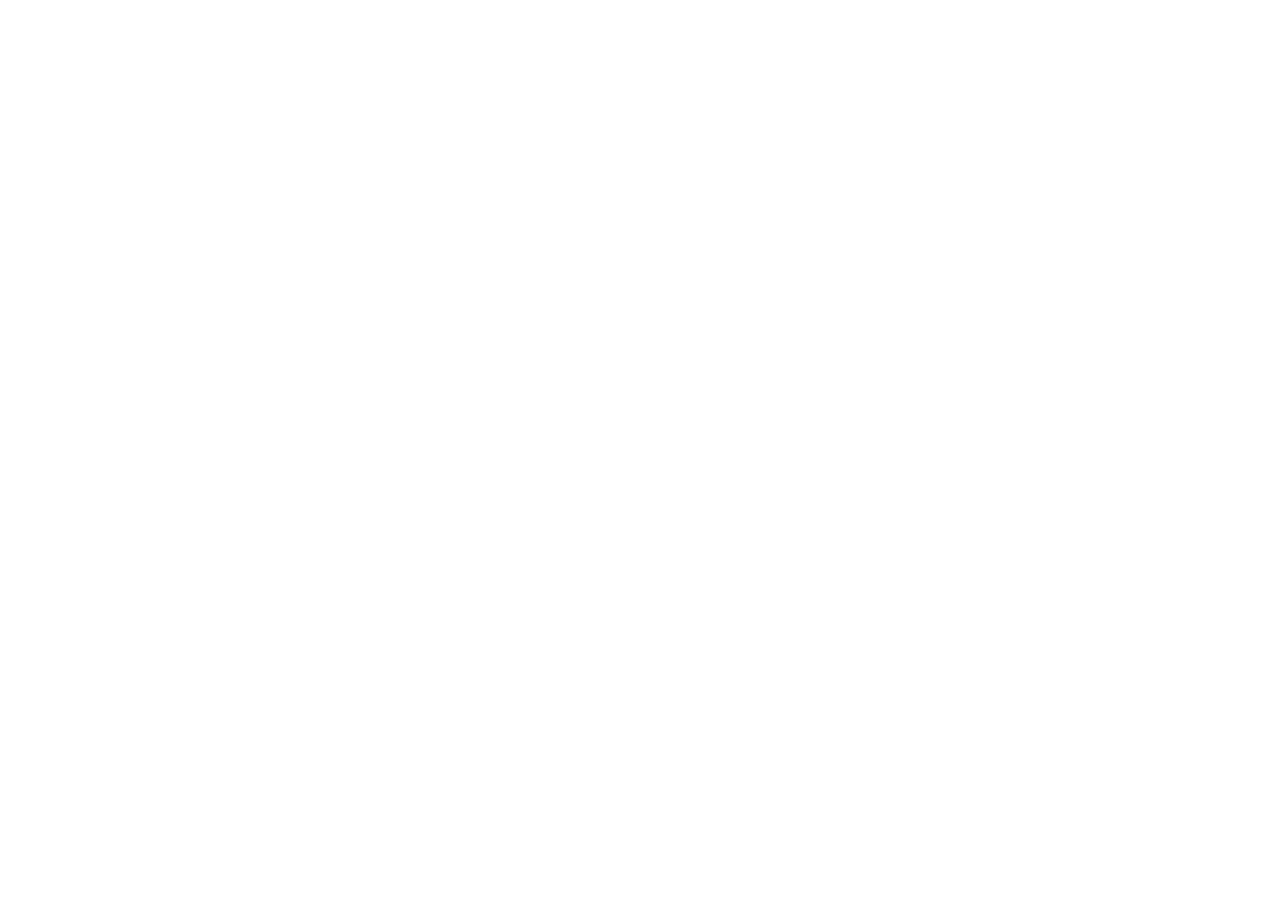
==== web/index.html @ 1179fc4b "feat: complete production-ready Hissab CashBook app" ====
<!DOCTYPE html>
<html>
<head>
  <!--
    If you are serving your web app in a path other than the root, change the
    href value below to reflect the base path you are serving from.

    The path provided below has to start and end with a slash "/" in order for
    it to work correctly.

    For more details:
    * https://developer.mozilla.org/en-US/docs/Web/HTML/Element/base

    This is a placeholder for base href that will be replaced by the value of
    the `--base-href` argument provided to `flutter build`.
  -->
  <base href="$FLUTTER_BASE_HREF">

  <meta charset="UTF-8">
  <meta content="IE=Edge" http-equiv="X-UA-Compatible">
  <meta name="description" content="A new Flutter project.">

  <!-- iOS meta tags & icons -->
  <meta name="mobile-web-app-capable" content="yes">
  <meta name="apple-mobile-web-app-status-bar-style" content="black">
  <meta name="apple-mobile-web-app-title" content="hissab">
  <link rel="apple-touch-icon" href="icons/Icon-192.png">

  <!-- Favicon -->
  <link rel="icon" type="image/png" href="favicon.png"/>

  <title>hissab</title>
  <link rel="manifest" href="manifest.json">
</head>
<body>
  <script src="flutter_bootstrap.js" async></script>
</body>
</html>
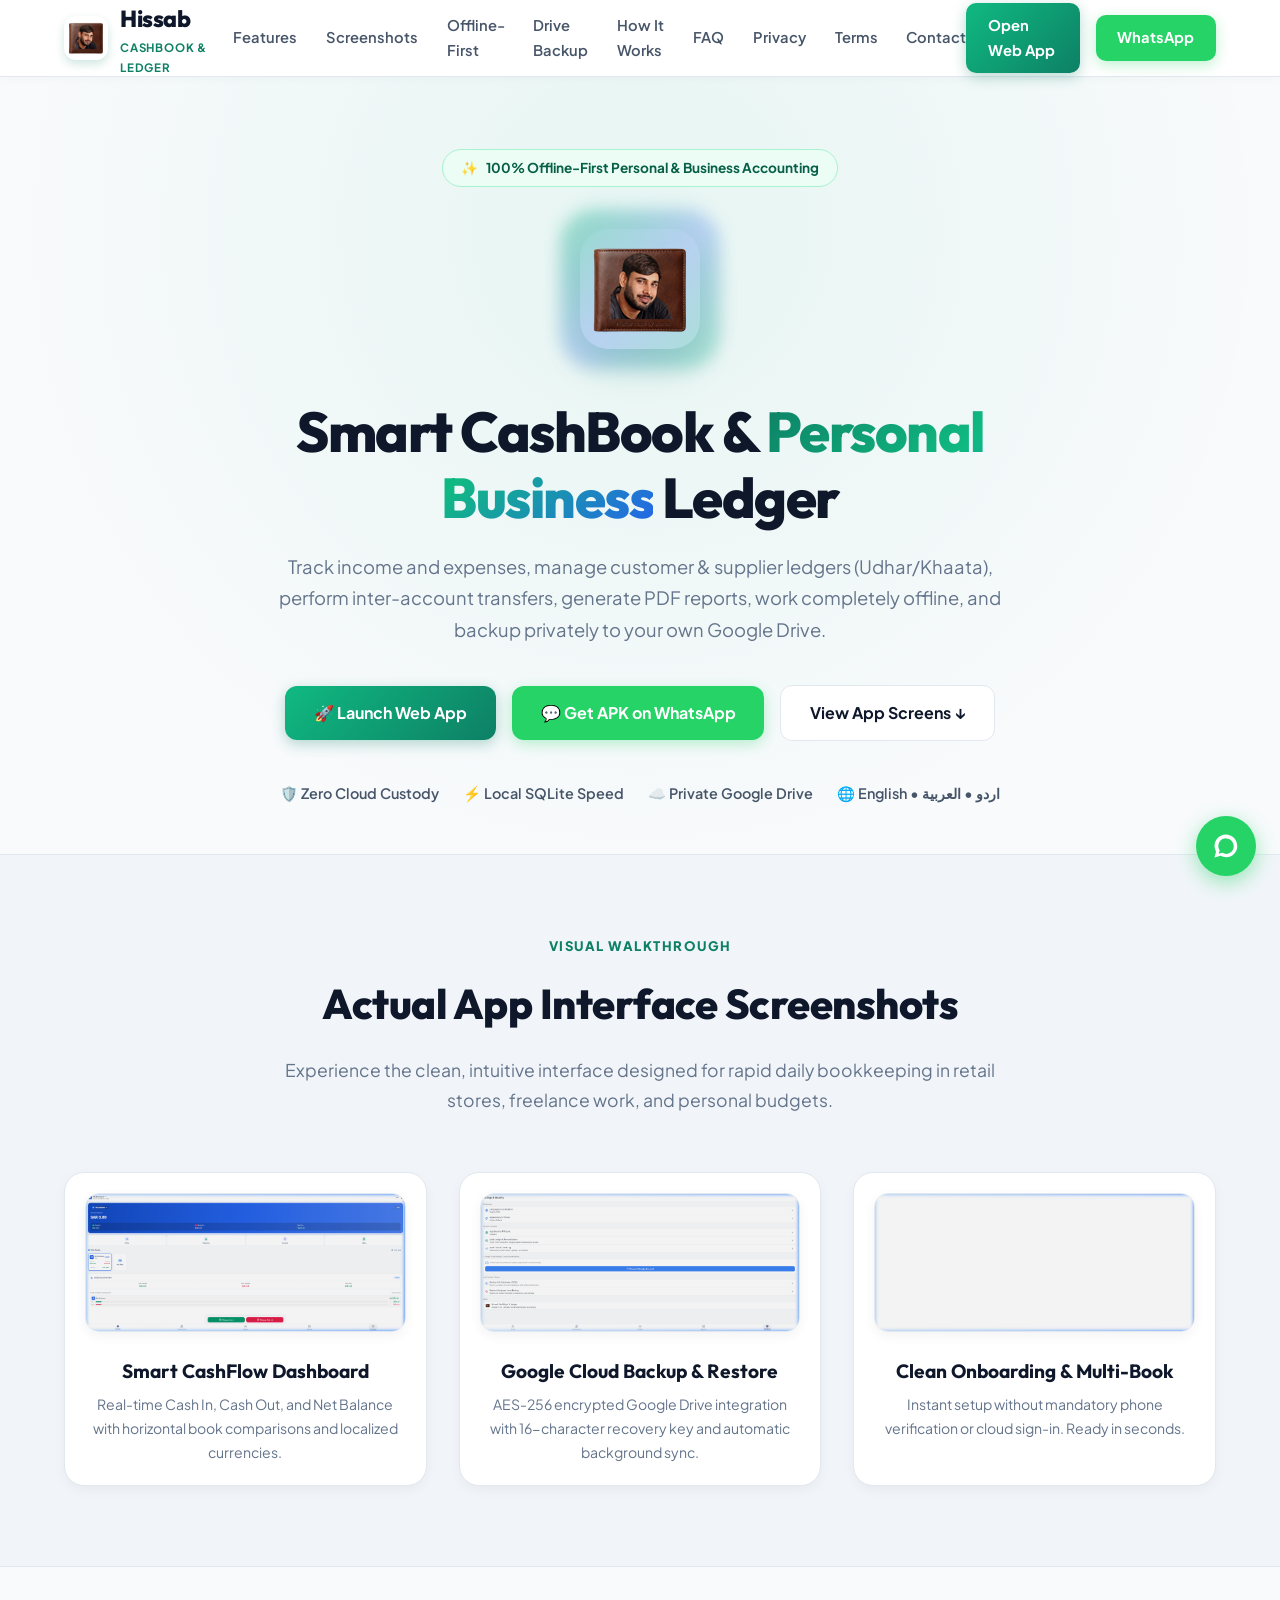
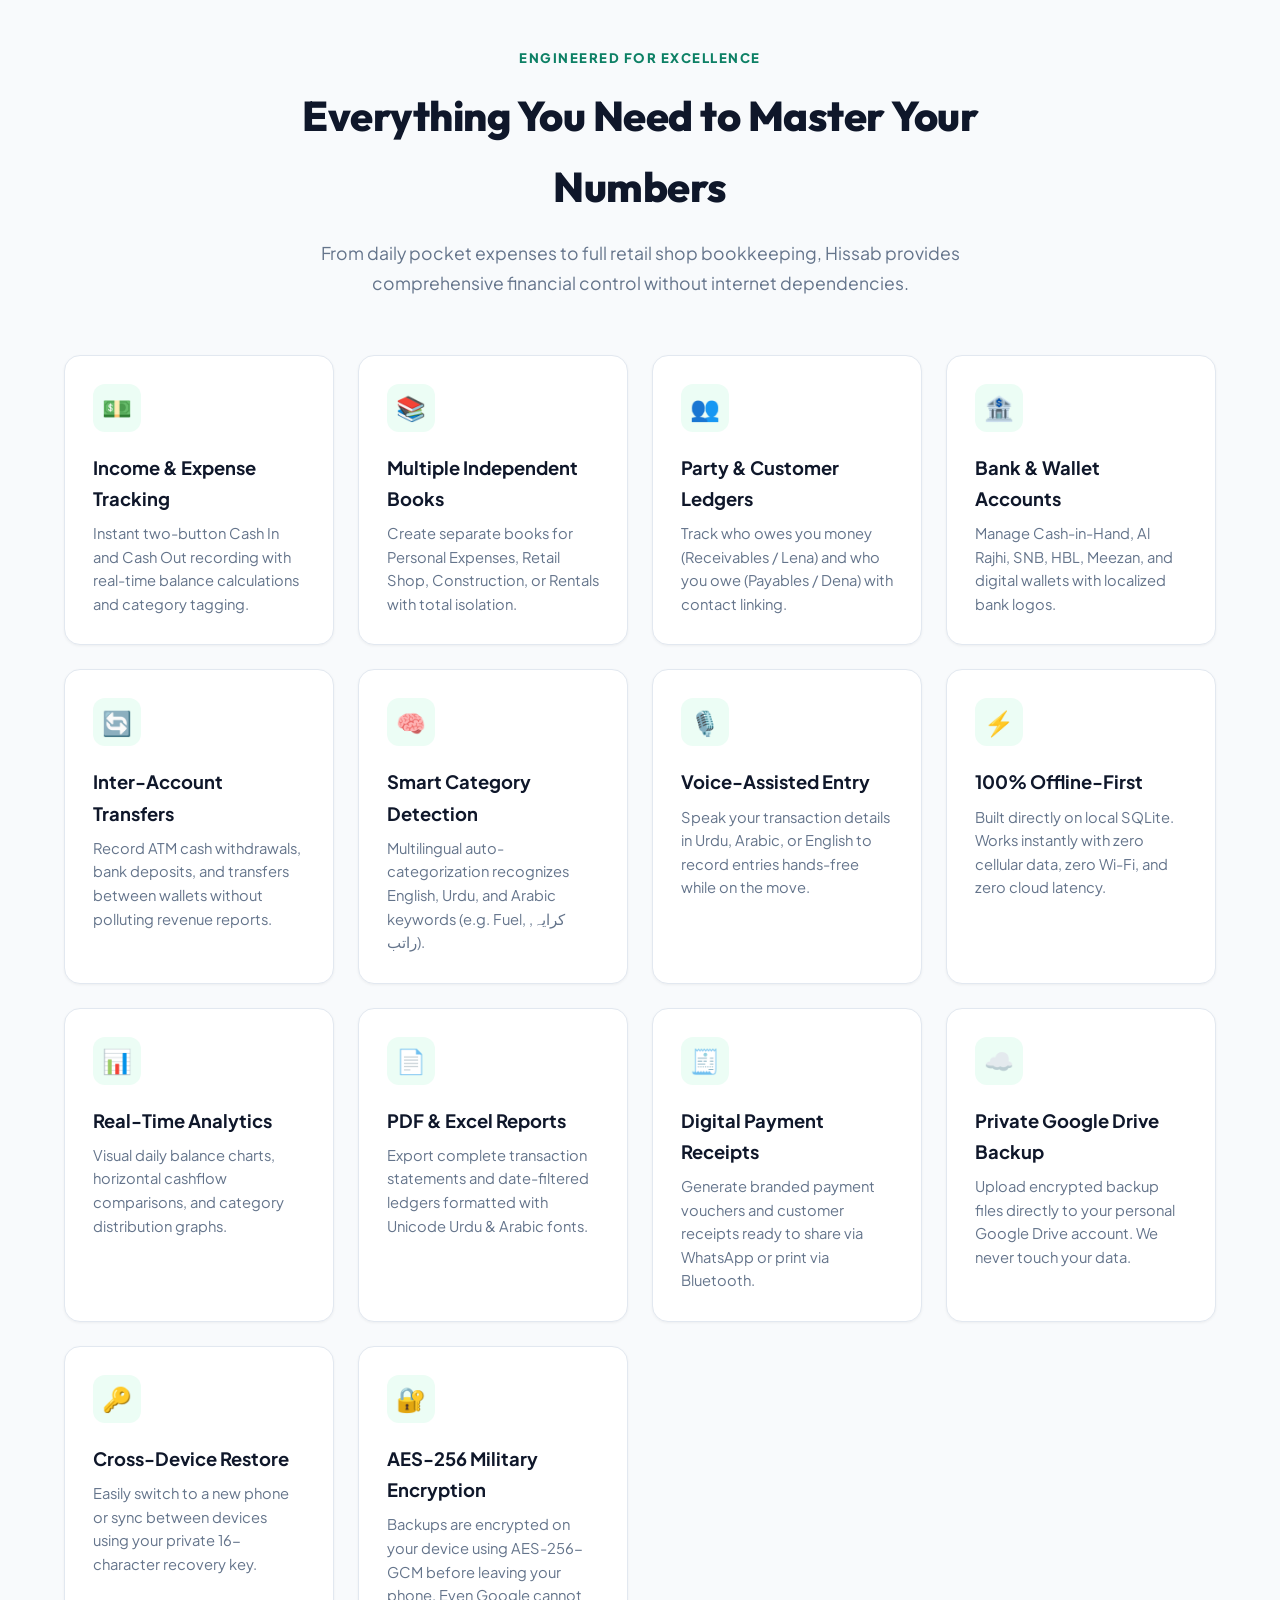
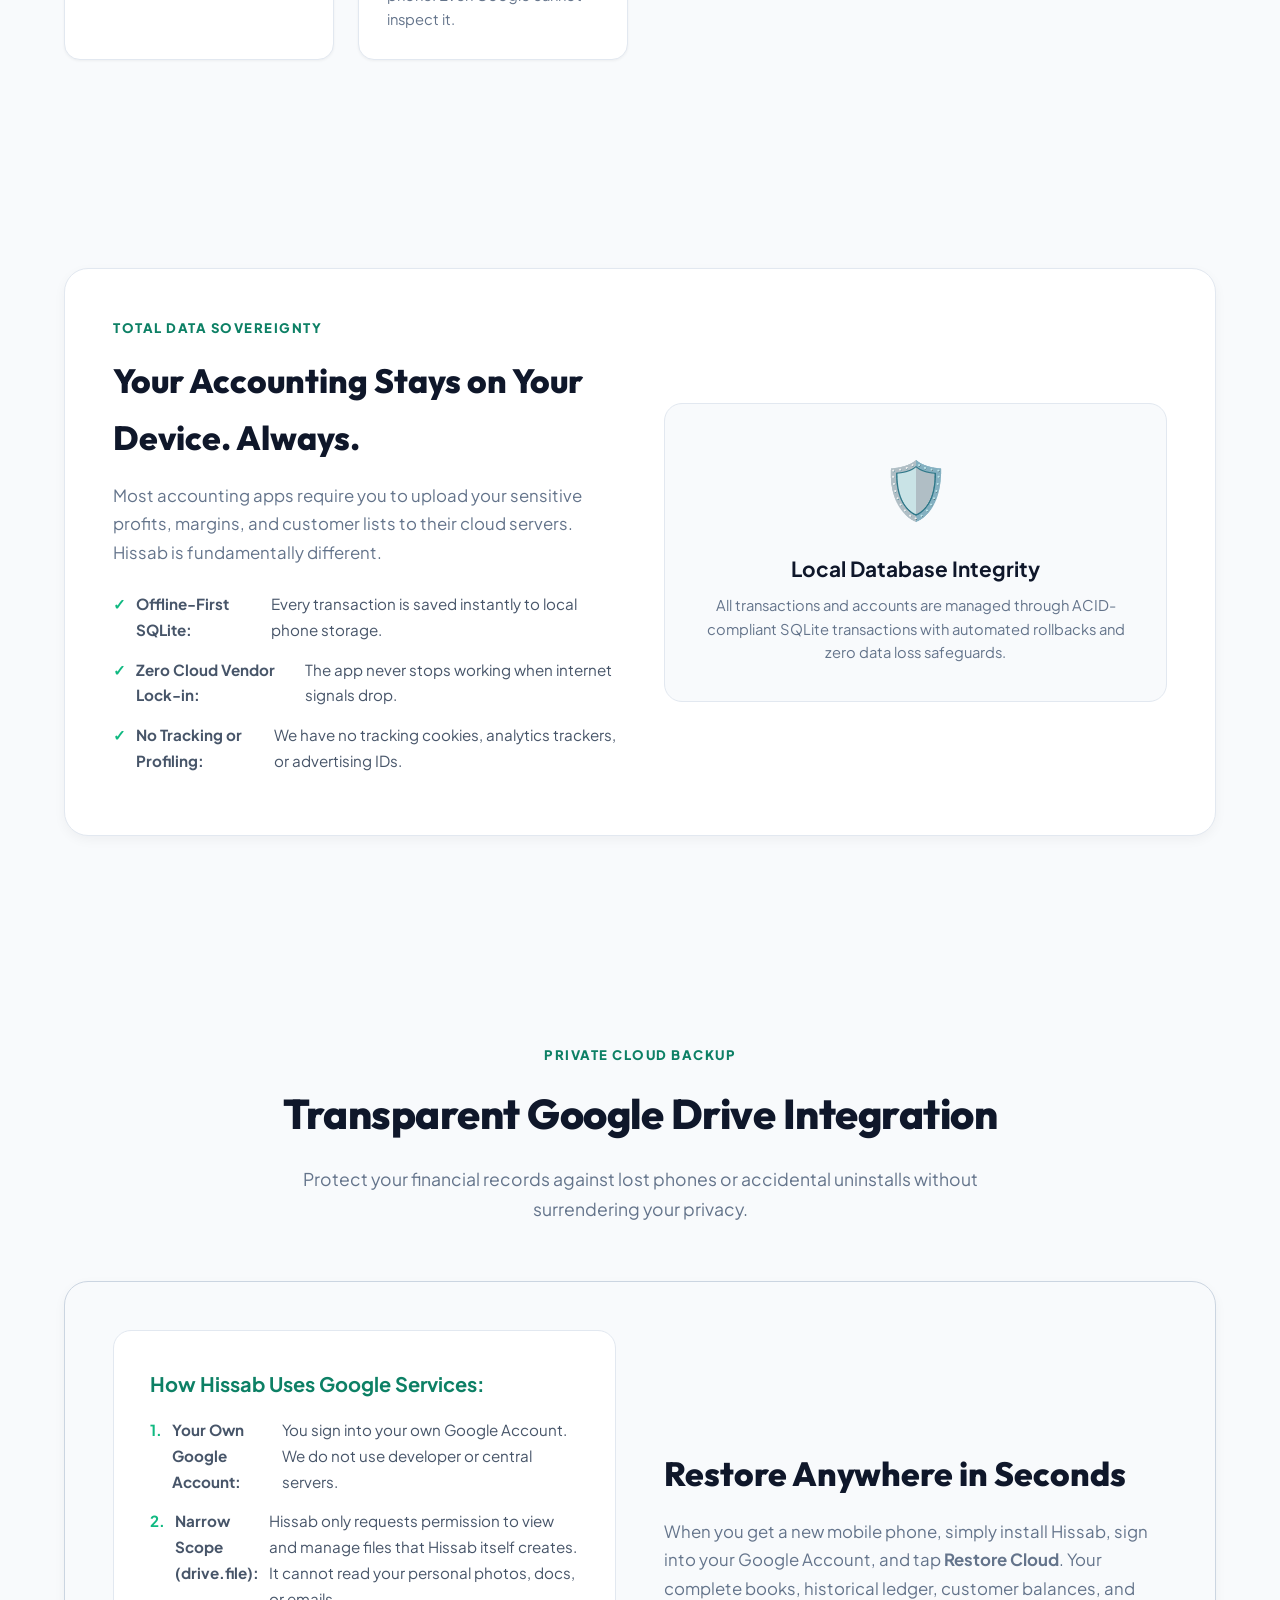
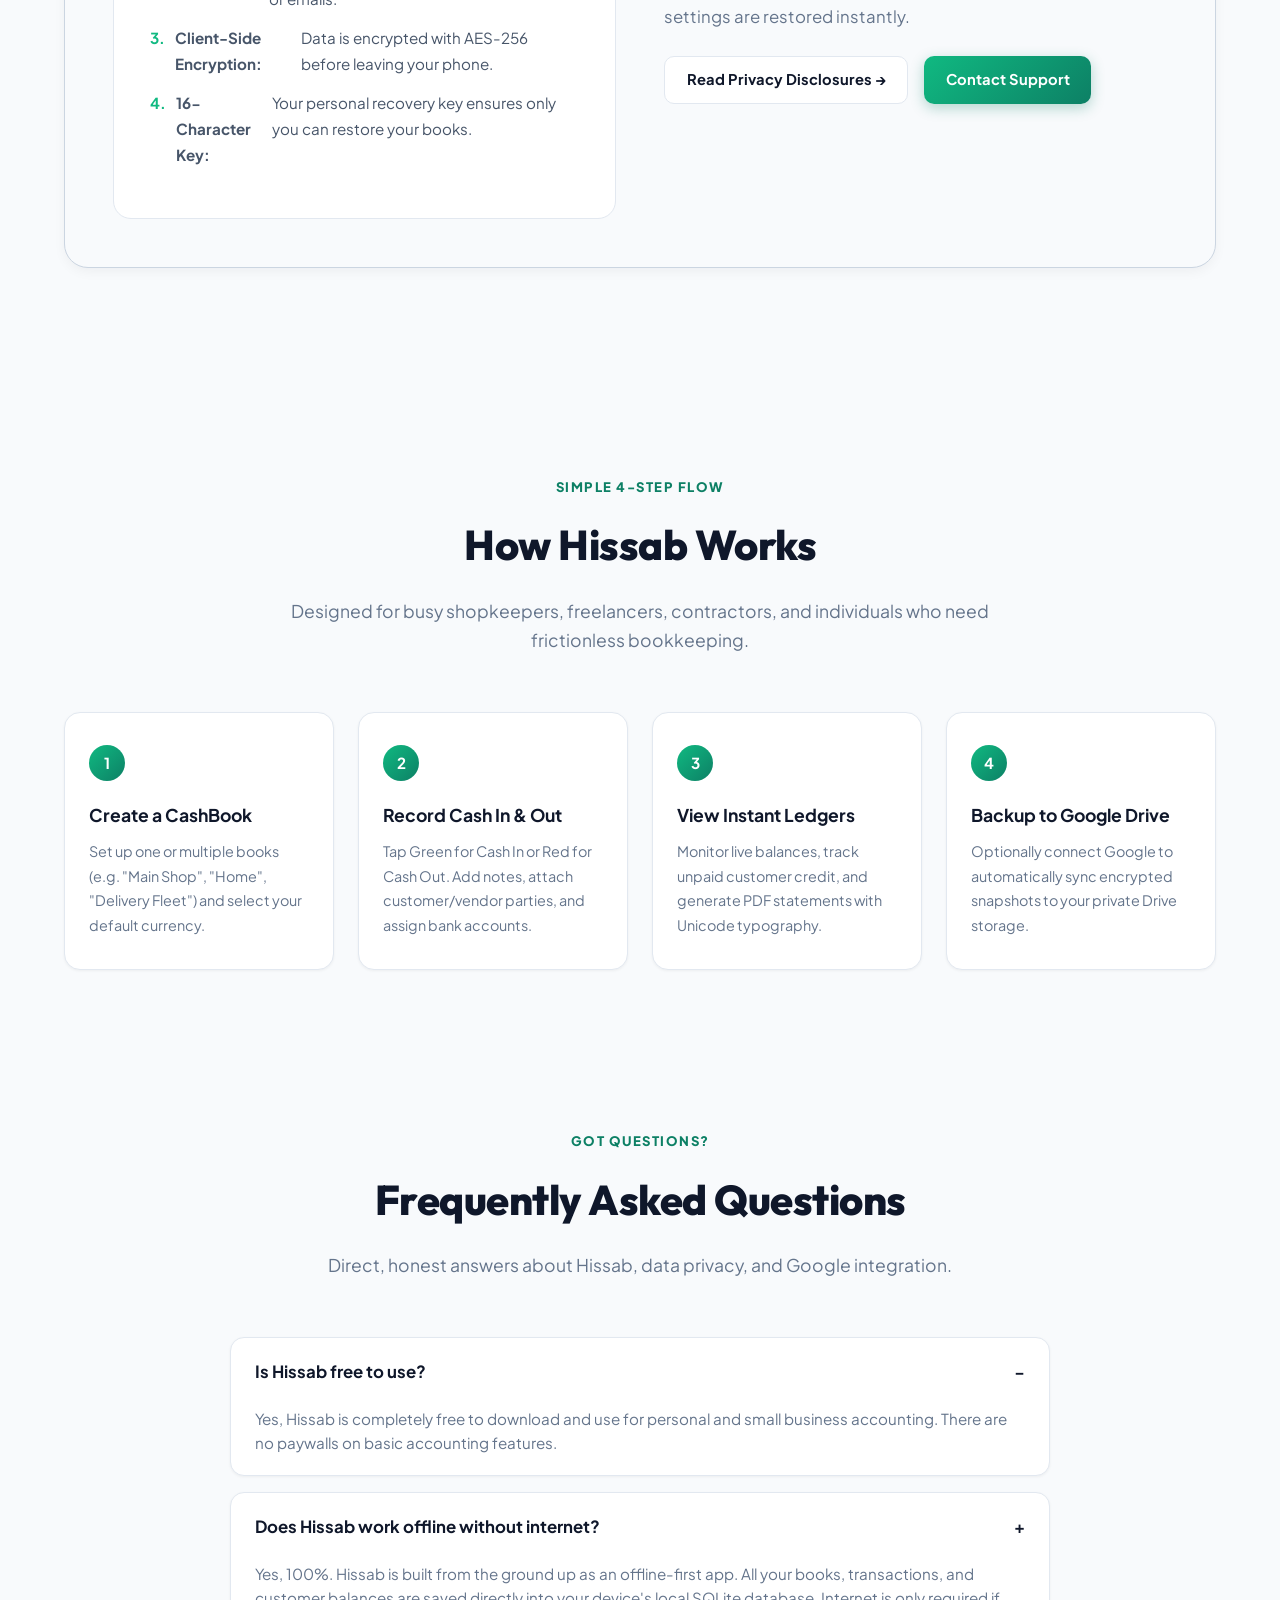
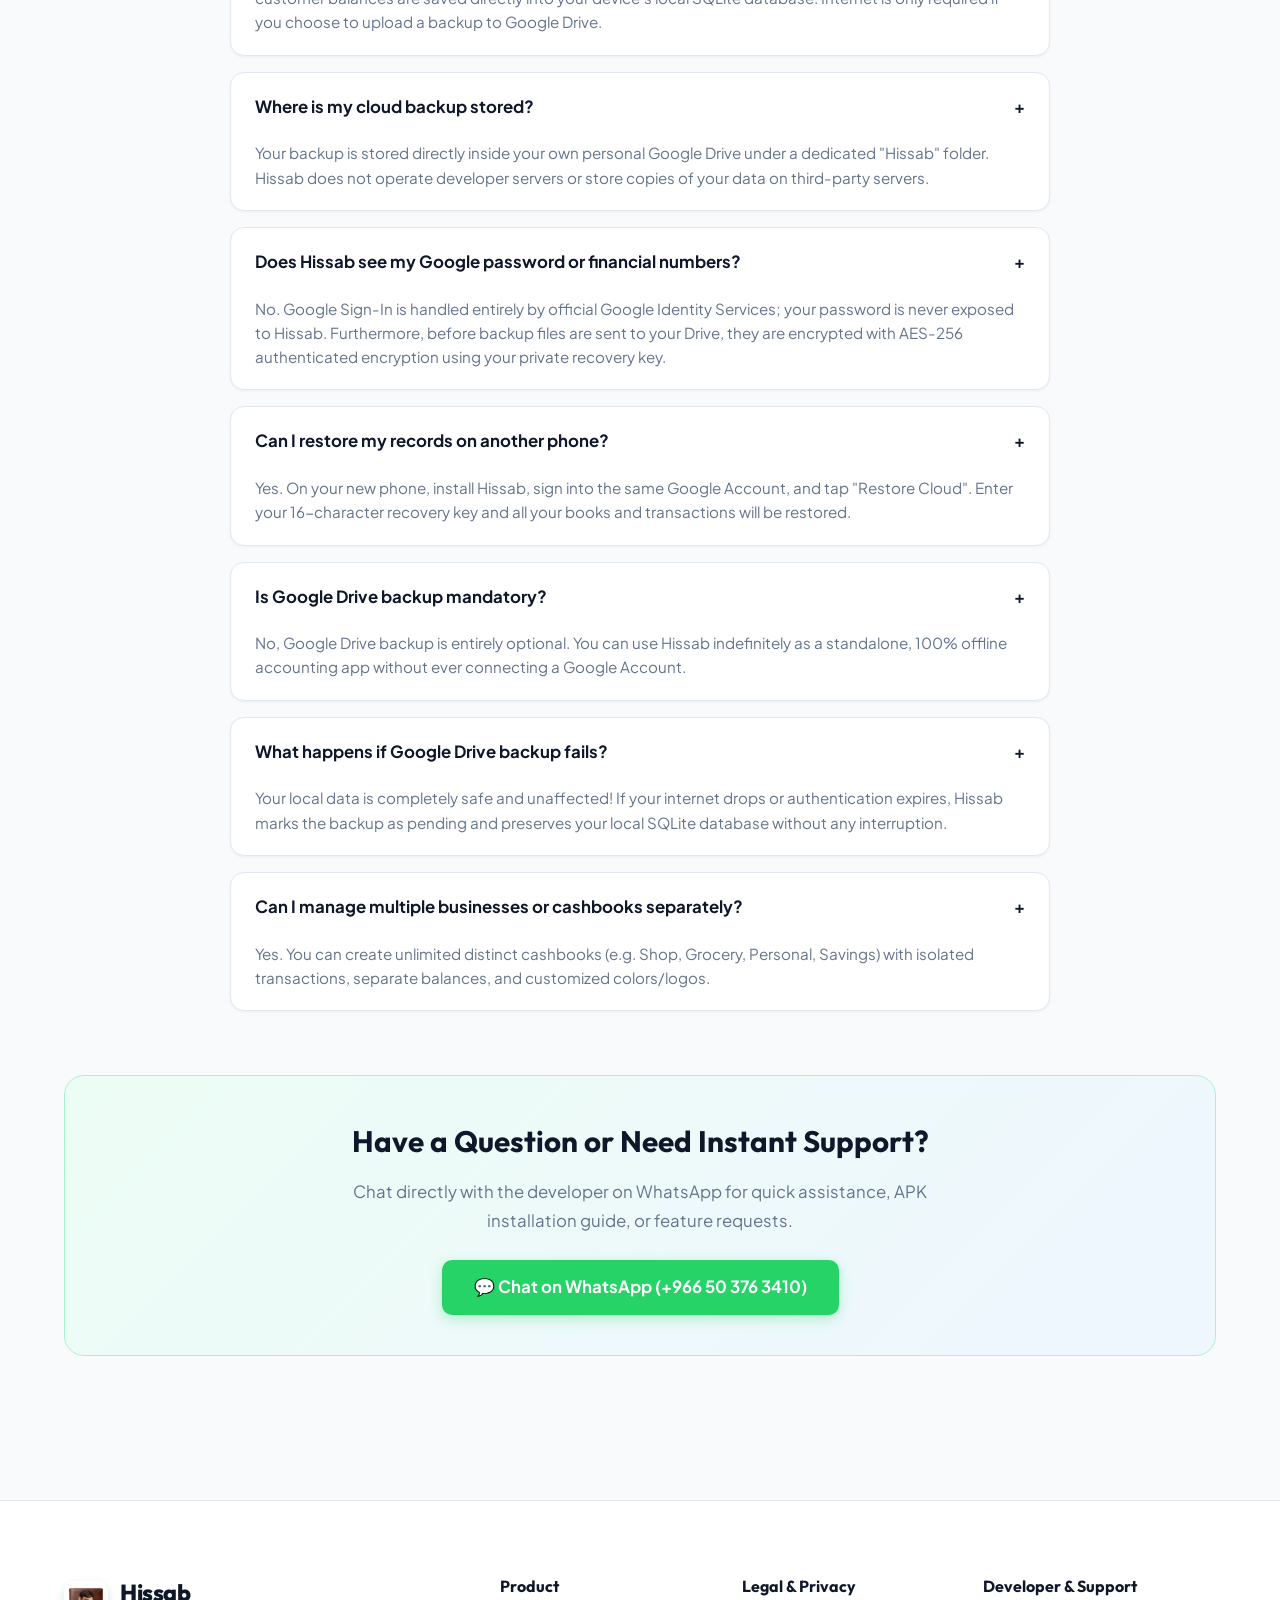
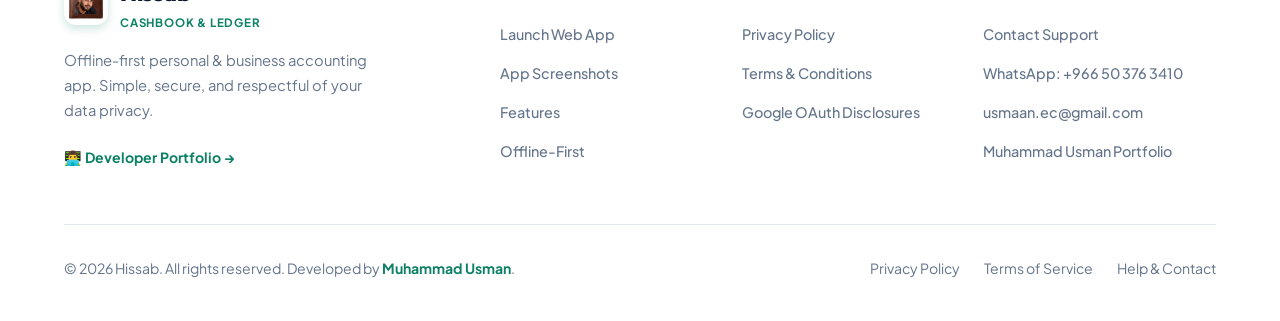
==== commit 2cb7e866: "feat: update PWA manifest, landing page, cloud backup, and multi-book improvements" ====
--- a/web/index.html
+++ b/web/index.html
@@ -1,38 +1,860 @@
 <!DOCTYPE html>
-<html>
+<html lang="en">
 <head>
-  <!--
-    If you are serving your web app in a path other than the root, change the
-    href value below to reflect the base path you are serving from.
-
-    The path provided below has to start and end with a slash "/" in order for
-    it to work correctly.
-
-    For more details:
-    * https://developer.mozilla.org/en-US/docs/Web/HTML/Element/base
-
-    This is a placeholder for base href that will be replaced by the value of
-    the `--base-href` argument provided to `flutter build`.
-  -->
-  <base href="$FLUTTER_BASE_HREF">
-
   <meta charset="UTF-8">
-  <meta content="IE=Edge" http-equiv="X-UA-Compatible">
-  <meta name="description" content="A new Flutter project.">
-
-  <!-- iOS meta tags & icons -->
-  <meta name="mobile-web-app-capable" content="yes">
-  <meta name="apple-mobile-web-app-status-bar-style" content="black">
-  <meta name="apple-mobile-web-app-title" content="hissab">
+  <meta name="viewport" content="width=device-width, initial-scale=1.0">
+  <title>Hissab - Smart CashBook &amp; Personal Business Accounting</title>
+  
+  <meta name="description" content="Hissab is an offline-first smart CashBook and ledger app for personal and small business accounting. Track cash flow, manage multiple books, generate PDF statements, and backup securely to your private Google Drive with AES-256 encryption.">
+  <meta name="keywords" content="Hissab, CashBook, Ledger, Khata, Accounting App, Cash In Cash Out, Google Drive Backup, Offline Accounting, Udhar Book">
+  <meta name="theme-color" content="#0D8065">
+  <meta name="google-site-verification" content="googled1225bd8e35a1b5c" />
+  <meta name="google-site-verification" content="d1225bd8e35a1b5c" />
+
+  <!-- Open Graph / Facebook -->
+  <meta property="og:type" content="website">
+  <meta property="og:url" content="https://hamarahissab.web.app/">
+  <meta property="og:title" content="Hissab - Smart CashBook &amp; Personal Business Accounting">
+  <meta property="og:description" content="Track income &amp; expenses, manage multiple cashbooks, generate reports, and backup privately to your own Google Drive. 100% offline-first.">
+  <meta property="og:image" content="https://hamarahissab.web.app/hissab_logo_120.png">
+
+  <!-- Twitter -->
+  <meta property="twitter:card" content="summary_large_image">
+  <meta property="twitter:url" content="https://hamarahissab.web.app/">
+  <meta property="twitter:title" content="Hissab - Smart CashBook &amp; Accounting">
+  <meta property="twitter:description" content="Offline-first personal &amp; small business ledger with private Google Drive backup.">
+  <meta property="twitter:image" content="https://hamarahissab.web.app/hissab_logo_120.png">
+
+  <link rel="icon" type="image/png" href="favicon.png"/>
   <link rel="apple-touch-icon" href="icons/Icon-192.png">
-
-  <!-- Favicon -->
-  <link rel="icon" type="image/png" href="favicon.png"/>
-
-  <title>hissab</title>
-  <link rel="manifest" href="manifest.json">
+  <link rel="manifest" href="/manifest.json">
+  <link rel="canonical" href="https://hamarahissab.web.app/">
+
+  <!-- Google Fonts -->
+  <link rel="preconnect" href="https://fonts.googleapis.com">
+  <link rel="preconnect" href="https://fonts.gstatic.com" crossorigin>
+  <link href="https://fonts.googleapis.com/css2?family=Plus+Jakarta+Sans:wght@400;500;600;700;800&family=Outfit:wght@400;500;600;700;800&display=swap" rel="stylesheet">
+  <link rel="stylesheet" href="styles.css">
+
+  <style>
+    /* Specific Home Page Light Styles */
+    .hero {
+      padding: 4.5rem 0 3rem 0;
+      text-align: center;
+      background: radial-gradient(circle at 50% 20%, rgba(16, 185, 129, 0.08) 0%, rgba(248, 250, 252, 0) 70%);
+    }
+
+    .hero-badge {
+      display: inline-flex;
+      align-items: center;
+      gap: 8px;
+      background: #ECFDF5;
+      border: 1px solid #A7F3D0;
+      padding: 0.4rem 1.1rem;
+      border-radius: 50px;
+      font-size: 0.85rem;
+      font-weight: 700;
+      color: #065F46;
+      margin-bottom: 2rem;
+    }
+
+    .logo-hero-container {
+      position: relative;
+      width: 140px;
+      height: 140px;
+      margin: 0 auto 2.5rem auto;
+      display: flex;
+      align-items: center;
+      justify-content: center;
+    }
+
+    .logo-ring {
+      position: absolute;
+      inset: -10px;
+      border-radius: 36px;
+      background: linear-gradient(135deg, rgba(16, 185, 129, 0.4), rgba(37, 99, 235, 0.25), rgba(16, 185, 129, 0.3));
+      animation: rotateRing 8s linear infinite;
+      filter: blur(8px);
+    }
+
+    @keyframes rotateRing {
+      0% { transform: rotate(0deg); }
+      100% { transform: rotate(360deg); }
+    }
+
+    .logo-hero-img {
+      position: relative;
+      width: 120px;
+      height: 120px;
+      border-radius: 28px;
+      box-shadow: 0 16px 36px rgba(13, 128, 101, 0.22);
+      z-index: 2;
+      animation: floatLogo 4s ease-in-out infinite;
+    }
+
+    @keyframes floatLogo {
+      0%, 100% { transform: translateY(0); }
+      50% { transform: translateY(-8px); }
+    }
+
+    .hero-title {
+      font-family: 'Outfit', sans-serif;
+      font-size: 3.5rem;
+      font-weight: 800;
+      line-height: 1.18;
+      letter-spacing: -1.5px;
+      margin-bottom: 1.25rem;
+      max-width: 900px;
+      margin-left: auto;
+      margin-right: auto;
+      color: #0F172A;
+    }
+
+    .hero-title span.gradient {
+      background: linear-gradient(135deg, #0D8065 0%, #10B981 50%, #2563EB 100%);
+      -webkit-background-clip: text;
+      -webkit-text-fill-color: transparent;
+    }
+
+    .hero-sub {
+      font-size: 1.15rem;
+      color: var(--text-muted);
+      max-width: 740px;
+      margin: 0 auto 2.5rem auto;
+      line-height: 1.7;
+    }
+
+    .hero-cta {
+      display: flex;
+      align-items: center;
+      justify-content: center;
+      gap: 1rem;
+      flex-wrap: wrap;
+      margin-bottom: 2.5rem;
+    }
+
+    .hero-cta .btn {
+      padding: 0.85rem 1.8rem;
+      font-size: 1rem;
+      border-radius: 12px;
+    }
+
+    .hero-highlights {
+      display: flex;
+      align-items: center;
+      justify-content: center;
+      gap: 1.5rem;
+      flex-wrap: wrap;
+      font-size: 0.9rem;
+      color: var(--text-sub);
+      font-weight: 600;
+    }
+
+    /* Screenshots Showcase */
+    .screenshots-showcase {
+      display: grid;
+      grid-template-columns: repeat(auto-fit, minmax(300px, 1fr));
+      gap: 2rem;
+      margin-top: 3.5rem;
+    }
+
+    .screenshot-card {
+      background: var(--surface);
+      border: 1px solid var(--card-border);
+      border-radius: 20px;
+      padding: 1.25rem;
+      box-shadow: var(--shadow-md);
+      transition: all 0.3s ease;
+      text-align: center;
+    }
+
+    .screenshot-card:hover {
+      transform: translateY(-6px);
+      box-shadow: var(--shadow-lg);
+      border-color: #CBD5E1;
+    }
+
+    .screenshot-card img {
+      width: 100%;
+      height: auto;
+      border-radius: 14px;
+      border: 1px solid var(--card-border);
+      box-shadow: 0 4px 12px rgba(0, 0, 0, 0.05);
+      margin-bottom: 1rem;
+    }
+
+    .screenshot-card h4 {
+      font-family: 'Outfit', sans-serif;
+      font-size: 1.2rem;
+      font-weight: 700;
+      color: #0F172A;
+      margin-bottom: 0.35rem;
+    }
+
+    .screenshot-card p {
+      font-size: 0.88rem;
+      color: var(--text-muted);
+    }
+
+    /* Features Grid */
+    .features-grid {
+      display: grid;
+      grid-template-columns: repeat(auto-fit, minmax(260px, 1fr));
+      gap: 1.5rem;
+    }
+
+    .feature-card {
+      background: var(--surface);
+      border: 1px solid var(--card-border);
+      border-radius: 16px;
+      padding: 1.75rem;
+      transition: all 0.3s ease;
+      box-shadow: var(--shadow-sm);
+    }
+
+    .feature-card:hover {
+      transform: translateY(-4px);
+      border-color: rgba(16, 185, 129, 0.4);
+      box-shadow: var(--shadow-md);
+    }
+
+    .feature-icon {
+      width: 48px;
+      height: 48px;
+      border-radius: 12px;
+      background: #ECFDF5;
+      color: var(--primary);
+      display: flex;
+      align-items: center;
+      justify-content: center;
+      font-size: 1.5rem;
+      margin-bottom: 1.25rem;
+    }
+
+    .feature-card h3 {
+      font-size: 1.15rem;
+      font-weight: 700;
+      margin-bottom: 0.5rem;
+      color: #0F172A;
+    }
+
+    .feature-card p {
+      font-size: 0.92rem;
+      color: var(--text-muted);
+      line-height: 1.6;
+    }
+
+    /* Highlight Banner Cards */
+    .banner-card {
+      background: var(--surface);
+      border: 1px solid var(--card-border);
+      border-radius: 24px;
+      padding: 3rem;
+      margin: 3rem 0;
+      display: grid;
+      grid-template-columns: 1fr 1fr;
+      gap: 3rem;
+      align-items: center;
+      box-shadow: var(--shadow-md);
+    }
+
+    .banner-content h3 {
+      font-family: 'Outfit', sans-serif;
+      font-size: 2.1rem;
+      font-weight: 800;
+      margin-bottom: 1rem;
+      color: #0F172A;
+    }
+
+    .banner-content p {
+      color: var(--text-muted);
+      margin-bottom: 1.5rem;
+      font-size: 1.05rem;
+    }
+
+    .check-list {
+      list-style: none;
+    }
+
+    .check-list li {
+      display: flex;
+      align-items: flex-start;
+      gap: 10px;
+      margin-bottom: 0.85rem;
+      font-size: 0.95rem;
+      color: var(--text-sub);
+    }
+
+    .check-list li span.icon {
+      color: var(--primary-light);
+      font-weight: bold;
+    }
+
+    .security-badge-box {
+      background: #F8FAFC;
+      border: 1px solid var(--card-border);
+      border-radius: 18px;
+      padding: 2.25rem;
+      text-align: center;
+    }
+
+    /* Steps */
+    .steps-grid {
+      display: grid;
+      grid-template-columns: repeat(auto-fit, minmax(220px, 1fr));
+      gap: 1.5rem;
+    }
+
+    .step-card {
+      background: var(--surface);
+      border: 1px solid var(--card-border);
+      border-radius: 16px;
+      padding: 2rem 1.5rem;
+      box-shadow: var(--shadow-sm);
+    }
+
+    .step-num {
+      width: 36px;
+      height: 36px;
+      border-radius: 50%;
+      background: linear-gradient(135deg, #10B981, #0D8065);
+      color: white;
+      font-weight: 700;
+      display: flex;
+      align-items: center;
+      justify-content: center;
+      font-size: 0.95rem;
+      margin-bottom: 1.25rem;
+    }
+
+    .step-card h4 {
+      font-size: 1.1rem;
+      font-weight: 700;
+      margin-bottom: 0.5rem;
+      color: #0F172A;
+    }
+
+    .step-card p {
+      font-size: 0.9rem;
+      color: var(--text-muted);
+    }
+
+    /* FAQ */
+    .faq-container {
+      max-width: 820px;
+      margin: 0 auto;
+    }
+
+    .faq-item {
+      background: var(--surface);
+      border: 1px solid var(--card-border);
+      border-radius: 14px;
+      margin-bottom: 1rem;
+      overflow: hidden;
+      box-shadow: var(--shadow-sm);
+    }
+
+    .faq-question {
+      padding: 1.25rem 1.5rem;
+      font-weight: 700;
+      font-size: 1.05rem;
+      color: #0F172A;
+      cursor: pointer;
+      display: flex;
+      justify-content: space-between;
+      align-items: center;
+      user-select: none;
+    }
+
+    .faq-question:hover {
+      color: var(--primary);
+    }
+
+    .faq-answer {
+      padding: 0 1.5rem 1.25rem 1.5rem;
+      color: var(--text-muted);
+      font-size: 0.95rem;
+      line-height: 1.6;
+    }
+
+    /* Direct Contact Banner */
+    .whatsapp-banner {
+      background: linear-gradient(135deg, #ECFDF5 0%, #EFF6FF 100%);
+      border: 1px solid #A7F3D0;
+      border-radius: 20px;
+      padding: 2.5rem;
+      text-align: center;
+      margin-top: 4rem;
+    }
+
+    .whatsapp-banner h3 {
+      font-family: 'Outfit', sans-serif;
+      font-size: 1.85rem;
+      color: #0F172A;
+      margin-bottom: 0.75rem;
+    }
+
+    .whatsapp-banner p {
+      color: var(--text-muted);
+      max-width: 600px;
+      margin: 0 auto 1.5rem auto;
+      font-size: 1.05rem;
+    }
+
+    @media (max-width: 900px) {
+      .hero-title { font-size: 2.6rem; }
+      .banner-card { grid-template-columns: 1fr; }
+    }
+  </style>
 </head>
 <body>
-  <script src="flutter_bootstrap.js" async></script>
+
+  <!-- Floating WhatsApp Button (Active 24/7 on all pages) -->
+  <a href="https://wa.me/966503763410?text=Hello%20Hissab%20Support" class="floating-whatsapp" target="_blank" rel="noopener noreferrer" title="Chat on WhatsApp (+966503763410)">
+    <svg viewBox="0 0 24 24">
+      <path d="M12.031 6.172c-3.181 0-5.767 2.586-5.768 5.766-.001 1.298.38 2.27 1.019 3.287l-.711 2.598 2.664-.699c.97.531 1.83.814 2.8.814 3.18 0 5.766-2.587 5.767-5.766.001-3.18-2.585-5.766-5.771-5.766zm8.47 5.766c-.002 4.68-3.807 8.484-8.487 8.484-1.48 0-2.889-.387-4.113-1.063l-4.57 1.2 1.22-4.457c-.742-1.28-1.134-2.748-1.136-4.164.002-4.68 3.807-8.484 8.488-8.484 4.681 0 8.486 3.804 8.488 8.484z"/>
+    </svg>
+  </a>
+
+  <!-- Header / Navigation -->
+  <header>
+    <div class="container nav-wrapper">
+      <a href="/" class="brand">
+        <img src="hissab_logo_120.png" alt="Hissab Official Logo" class="brand-logo">
+        <div class="brand-text">
+          <span class="brand-title">Hissab</span>
+          <span class="brand-tagline">CashBook &amp; Ledger</span>
+        </div>
+      </a>
+
+      <nav class="nav-links">
+        <a href="#features">Features</a>
+        <a href="#screenshots">Screenshots</a>
+        <a href="#offline">Offline-First</a>
+        <a href="#cloud-backup">Drive Backup</a>
+        <a href="#how-it-works">How It Works</a>
+        <a href="#faq">FAQ</a>
+        <a href="/privacy-policy">Privacy</a>
+        <a href="/terms-and-conditions">Terms</a>
+        <a href="/contact">Contact</a>
+      </nav>
+
+      <div class="nav-actions">
+        <a href="/app" class="btn btn-primary">Open Web App</a>
+        <a href="https://wa.me/966503763410?text=Hello%20Hissab%20Support" target="_blank" rel="noopener noreferrer" class="btn btn-whatsapp">WhatsApp</a>
+      </div>
+    </div>
+  </header>
+
+  <!-- Hero Section -->
+  <section class="hero">
+    <div class="container">
+      <div class="hero-badge">
+        <span>✨</span> 100% Offline-First Personal &amp; Business Accounting
+      </div>
+
+      <!-- Animated Official Hissab Logo -->
+      <div class="logo-hero-container">
+        <div class="logo-ring"></div>
+        <img src="hissab_logo_120.png" alt="Hissab Leather Logo" class="logo-hero-img">
+      </div>
+
+      <h1 class="hero-title">
+        Smart CashBook &amp; <span class="gradient">Personal Business</span> Ledger
+      </h1>
+
+      <p class="hero-sub">
+        Track income and expenses, manage customer &amp; supplier ledgers (Udhar/Khaata), perform inter-account transfers, generate PDF reports, work completely offline, and backup privately to your own Google Drive.
+      </p>
+
+      <div class="hero-cta">
+        <a href="/app" class="btn btn-primary">🚀 Launch Web App</a>
+        <a href="https://wa.me/966503763410?text=Hello%20I%20want%20to%20download%20Hissab%20APK" class="btn btn-whatsapp" target="_blank" rel="noopener noreferrer">💬 Get APK on WhatsApp</a>
+        <a href="#screenshots" class="btn btn-outline">View App Screens ↓</a>
+      </div>
+
+      <div class="hero-highlights">
+        <div><span>🛡️</span> Zero Cloud Custody</div>
+        <div><span>⚡</span> Local SQLite Speed</div>
+        <div><span>☁️</span> Private Google Drive</div>
+        <div><span>🌐</span> English • اردو • العربية</div>
+      </div>
+    </div>
+  </section>
+
+  <!-- App Screenshots Showcase Section -->
+  <section id="screenshots" style="background: #F1F5F9; border-top: 1px solid #E2E8F0; border-bottom: 1px solid #E2E8F0;">
+    <div class="container">
+      <div class="section-header">
+        <div class="section-tag">Visual Walkthrough</div>
+        <h2 class="section-title">Actual App Interface Screenshots</h2>
+        <p class="section-desc">Experience the clean, intuitive interface designed for rapid daily bookkeeping in retail stores, freelance work, and personal budgets.</p>
+      </div>
+
+      <div class="screenshots-showcase">
+        <div class="screenshot-card">
+          <img src="images/screen_dashboard.png" alt="Hissab Dashboard Screenshot">
+          <h4>Smart CashFlow Dashboard</h4>
+          <p>Real-time Cash In, Cash Out, and Net Balance with horizontal book comparisons and localized currencies.</p>
+        </div>
+
+        <div class="screenshot-card">
+          <img src="images/screen_settings.png" alt="Hissab Settings & Cloud Backup Screenshot">
+          <h4>Google Cloud Backup &amp; Restore</h4>
+          <p>AES-256 encrypted Google Drive integration with 16-character recovery key and automatic background sync.</p>
+        </div>
+
+        <div class="screenshot-card">
+          <img src="images/screen_onboarding.png" alt="Hissab Onboarding & Welcome Screen">
+          <h4>Clean Onboarding &amp; Multi-Book</h4>
+          <p>Instant setup without mandatory phone verification or cloud sign-in. Ready in seconds.</p>
+        </div>
+      </div>
+    </div>
+  </section>
+
+  <!-- 14 Core Features -->
+  <section id="features">
+    <div class="container">
+      <div class="section-header">
+        <div class="section-tag">Engineered for Excellence</div>
+        <h2 class="section-title">Everything You Need to Master Your Numbers</h2>
+        <p class="section-desc">From daily pocket expenses to full retail shop bookkeeping, Hissab provides comprehensive financial control without internet dependencies.</p>
+      </div>
+
+      <div class="features-grid">
+        <div class="feature-card">
+          <div class="feature-icon">💵</div>
+          <h3>Income &amp; Expense Tracking</h3>
+          <p>Instant two-button Cash In and Cash Out recording with real-time balance calculations and category tagging.</p>
+        </div>
+
+        <div class="feature-card">
+          <div class="feature-icon">📚</div>
+          <h3>Multiple Independent Books</h3>
+          <p>Create separate books for Personal Expenses, Retail Shop, Construction, or Rentals with total isolation.</p>
+        </div>
+
+        <div class="feature-card">
+          <div class="feature-icon">👥</div>
+          <h3>Party &amp; Customer Ledgers</h3>
+          <p>Track who owes you money (Receivables / Lena) and who you owe (Payables / Dena) with contact linking.</p>
+        </div>
+
+        <div class="feature-card">
+          <div class="feature-icon">🏦</div>
+          <h3>Bank &amp; Wallet Accounts</h3>
+          <p>Manage Cash-in-Hand, Al Rajhi, SNB, HBL, Meezan, and digital wallets with localized bank logos.</p>
+        </div>
+
+        <div class="feature-card">
+          <div class="feature-icon">🔄</div>
+          <h3>Inter-Account Transfers</h3>
+          <p>Record ATM cash withdrawals, bank deposits, and transfers between wallets without polluting revenue reports.</p>
+        </div>
+
+        <div class="feature-card">
+          <div class="feature-icon">🧠</div>
+          <h3>Smart Category Detection</h3>
+          <p>Multilingual auto-categorization recognizes English, Urdu, and Arabic keywords (e.g. Fuel, کرایہ, راتب).</p>
+        </div>
+
+        <div class="feature-card">
+          <div class="feature-icon">🎙️</div>
+          <h3>Voice-Assisted Entry</h3>
+          <p>Speak your transaction details in Urdu, Arabic, or English to record entries hands-free while on the move.</p>
+        </div>
+
+        <div class="feature-card">
+          <div class="feature-icon">⚡</div>
+          <h3>100% Offline-First</h3>
+          <p>Built directly on local SQLite. Works instantly with zero cellular data, zero Wi-Fi, and zero cloud latency.</p>
+        </div>
+
+        <div class="feature-card">
+          <div class="feature-icon">📊</div>
+          <h3>Real-Time Analytics</h3>
+          <p>Visual daily balance charts, horizontal cashflow comparisons, and category distribution graphs.</p>
+        </div>
+
+        <div class="feature-card">
+          <div class="feature-icon">📄</div>
+          <h3>PDF &amp; Excel Reports</h3>
+          <p>Export complete transaction statements and date-filtered ledgers formatted with Unicode Urdu &amp; Arabic fonts.</p>
+        </div>
+
+        <div class="feature-card">
+          <div class="feature-icon">🧾</div>
+          <h3>Digital Payment Receipts</h3>
+          <p>Generate branded payment vouchers and customer receipts ready to share via WhatsApp or print via Bluetooth.</p>
+        </div>
+
+        <div class="feature-card">
+          <div class="feature-icon">☁️</div>
+          <h3>Private Google Drive Backup</h3>
+          <p>Upload encrypted backup files directly to your personal Google Drive account. We never touch your data.</p>
+        </div>
+
+        <div class="feature-card">
+          <div class="feature-icon">🔑</div>
+          <h3>Cross-Device Restore</h3>
+          <p>Easily switch to a new phone or sync between devices using your private 16-character recovery key.</p>
+        </div>
+
+        <div class="feature-card">
+          <div class="feature-icon">🔐</div>
+          <h3>AES-256 Military Encryption</h3>
+          <p>Backups are encrypted on your device using AES-256-GCM before leaving your phone. Even Google cannot inspect it.</p>
+        </div>
+      </div>
+    </div>
+  </section>
+
+  <!-- Offline-First Architecture Section -->
+  <section id="offline">
+    <div class="container">
+      <div class="banner-card">
+        <div class="banner-content">
+          <div class="section-tag">Total Data Sovereignty</div>
+          <h3>Your Accounting Stays on Your Device. Always.</h3>
+          <p>Most accounting apps require you to upload your sensitive profits, margins, and customer lists to their cloud servers. Hissab is fundamentally different.</p>
+          <ul class="check-list">
+            <li><span class="icon">✓</span> <strong>Offline-First SQLite:</strong> Every transaction is saved instantly to local phone storage.</li>
+            <li><span class="icon">✓</span> <strong>Zero Cloud Vendor Lock-in:</strong> The app never stops working when internet signals drop.</li>
+            <li><span class="icon">✓</span> <strong>No Tracking or Profiling:</strong> We have no tracking cookies, analytics trackers, or advertising IDs.</li>
+          </ul>
+        </div>
+        <div class="security-badge-box">
+          <div style="font-size: 3.5rem; margin-bottom: 1rem;">🛡️</div>
+          <h4 style="font-size: 1.3rem; margin-bottom: 0.5rem; color: #0F172A;">Local Database Integrity</h4>
+          <p style="font-size: 0.92rem; color: var(--text-muted); line-height: 1.6;">
+            All transactions and accounts are managed through ACID-compliant SQLite transactions with automated rollbacks and zero data loss safeguards.
+          </p>
+        </div>
+      </div>
+    </div>
+  </section>
+
+  <!-- Google Drive Backup & Transparency Section -->
+  <section id="cloud-backup">
+    <div class="container">
+      <div class="section-header">
+        <div class="section-tag">Private Cloud Backup</div>
+        <h2 class="section-title">Transparent Google Drive Integration</h2>
+        <p class="section-desc">Protect your financial records against lost phones or accidental uninstalls without surrendering your privacy.</p>
+      </div>
+
+      <div class="banner-card" style="background: #F8FAFC; border-color: #CBD5E1;">
+        <div class="security-badge-box" style="text-align: left; background: #FFFFFF;">
+          <h4 style="font-size: 1.25rem; margin-bottom: 1rem; color: var(--primary);">How Hissab Uses Google Services:</h4>
+          <ul class="check-list">
+            <li><span class="icon">1.</span> <strong>Your Own Google Account:</strong> You sign into your own Google Account. We do not use developer or central servers.</li>
+            <li><span class="icon">2.</span> <strong>Narrow Scope (drive.file):</strong> Hissab only requests permission to view and manage files that Hissab itself creates. It cannot read your personal photos, docs, or emails.</li>
+            <li><span class="icon">3.</span> <strong>Client-Side Encryption:</strong> Data is encrypted with AES-256 before leaving your phone.</li>
+            <li><span class="icon">4.</span> <strong>16-Character Key:</strong> Your personal recovery key ensures only you can restore your books.</li>
+          </ul>
+        </div>
+
+        <div class="banner-content">
+          <h3>Restore Anywhere in Seconds</h3>
+          <p>
+            When you get a new mobile phone, simply install Hissab, sign into your Google Account, and tap <strong>Restore Cloud</strong>. Your complete books, historical ledger, customer balances, and settings are restored instantly.
+          </p>
+          <div style="display: flex; gap: 1rem; flex-wrap: wrap;">
+            <a href="/privacy-policy" class="btn btn-outline">Read Privacy Disclosures →</a>
+            <a href="/contact" class="btn btn-primary">Contact Support</a>
+          </div>
+        </div>
+      </div>
+    </div>
+  </section>
+
+  <!-- How It Works -->
+  <section id="how-it-works">
+    <div class="container">
+      <div class="section-header">
+        <div class="section-tag">Simple 4-Step Flow</div>
+        <h2 class="section-title">How Hissab Works</h2>
+        <p class="section-desc">Designed for busy shopkeepers, freelancers, contractors, and individuals who need frictionless bookkeeping.</p>
+      </div>
+
+      <div class="steps-grid">
+        <div class="step-card">
+          <div class="step-num">1</div>
+          <h4>Create a CashBook</h4>
+          <p>Set up one or multiple books (e.g. "Main Shop", "Home", "Delivery Fleet") and select your default currency.</p>
+        </div>
+
+        <div class="step-card">
+          <div class="step-num">2</div>
+          <h4>Record Cash In &amp; Out</h4>
+          <p>Tap Green for Cash In or Red for Cash Out. Add notes, attach customer/vendor parties, and assign bank accounts.</p>
+        </div>
+
+        <div class="step-card">
+          <div class="step-num">3</div>
+          <h4>View Instant Ledgers</h4>
+          <p>Monitor live balances, track unpaid customer credit, and generate PDF statements with Unicode typography.</p>
+        </div>
+
+        <div class="step-card">
+          <div class="step-num">4</div>
+          <h4>Backup to Google Drive</h4>
+          <p>Optionally connect Google to automatically sync encrypted snapshots to your private Drive storage.</p>
+        </div>
+      </div>
+    </div>
+  </section>
+
+  <!-- FAQ Section -->
+  <section id="faq">
+    <div class="container">
+      <div class="section-header">
+        <div class="section-tag">Got Questions?</div>
+        <h2 class="section-title">Frequently Asked Questions</h2>
+        <p class="section-desc">Direct, honest answers about Hissab, data privacy, and Google integration.</p>
+      </div>
+
+      <div class="faq-container">
+        <div class="faq-item">
+          <div class="faq-question">Is Hissab free to use? <span>+</span></div>
+          <div class="faq-answer">Yes, Hissab is completely free to download and use for personal and small business accounting. There are no paywalls on basic accounting features.</div>
+        </div>
+
+        <div class="faq-item">
+          <div class="faq-question">Does Hissab work offline without internet? <span>+</span></div>
+          <div class="faq-answer">Yes, 100%. Hissab is built from the ground up as an offline-first app. All your books, transactions, and customer balances are saved directly into your device's local SQLite database. Internet is only required if you choose to upload a backup to Google Drive.</div>
+        </div>
+
+        <div class="faq-item">
+          <div class="faq-question">Where is my cloud backup stored? <span>+</span></div>
+          <div class="faq-answer">Your backup is stored directly inside your own personal Google Drive under a dedicated "Hissab" folder. Hissab does not operate developer servers or store copies of your data on third-party servers.</div>
+        </div>
+
+        <div class="faq-item">
+          <div class="faq-question">Does Hissab see my Google password or financial numbers? <span>+</span></div>
+          <div class="faq-answer">No. Google Sign-In is handled entirely by official Google Identity Services; your password is never exposed to Hissab. Furthermore, before backup files are sent to your Drive, they are encrypted with AES-256 authenticated encryption using your private recovery key.</div>
+        </div>
+
+        <div class="faq-item">
+          <div class="faq-question">Can I restore my records on another phone? <span>+</span></div>
+          <div class="faq-answer">Yes. On your new phone, install Hissab, sign into the same Google Account, and tap "Restore Cloud". Enter your 16-character recovery key and all your books and transactions will be restored.</div>
+        </div>
+
+        <div class="faq-item">
+          <div class="faq-question">Is Google Drive backup mandatory? <span>+</span></div>
+          <div class="faq-answer">No, Google Drive backup is entirely optional. You can use Hissab indefinitely as a standalone, 100% offline accounting app without ever connecting a Google Account.</div>
+        </div>
+
+        <div class="faq-item">
+          <div class="faq-question">What happens if Google Drive backup fails? <span>+</span></div>
+          <div class="faq-answer">Your local data is completely safe and unaffected! If your internet drops or authentication expires, Hissab marks the backup as pending and preserves your local SQLite database without any interruption.</div>
+        </div>
+
+        <div class="faq-item">
+          <div class="faq-question">Can I manage multiple businesses or cashbooks separately? <span>+</span></div>
+          <div class="faq-answer">Yes. You can create unlimited distinct cashbooks (e.g. Shop, Grocery, Personal, Savings) with isolated transactions, separate balances, and customized colors/logos.</div>
+        </div>
+      </div>
+
+      <!-- Direct WhatsApp Callout Banner -->
+      <div class="whatsapp-banner">
+        <h3>Have a Question or Need Instant Support?</h3>
+        <p>Chat directly with the developer on WhatsApp for quick assistance, APK installation guide, or feature requests.</p>
+        <a href="https://wa.me/966503763410?text=Hello%20I%20have%20a%20question%20about%20Hissab" target="_blank" rel="noopener noreferrer" class="btn btn-whatsapp" style="font-size: 1.05rem; padding: 0.85rem 2rem;">
+          💬 Chat on WhatsApp (+966 50 376 3410)
+        </a>
+      </div>
+    </div>
+  </section>
+
+  <!-- Footer -->
+  <footer>
+    <div class="container">
+      <div class="footer-grid">
+        <div class="footer-about">
+          <a href="/" class="brand">
+            <img src="hissab_logo_120.png" alt="Hissab Logo" class="brand-logo">
+            <div class="brand-text">
+              <span class="brand-title">Hissab</span>
+              <span class="brand-tagline">CashBook &amp; Ledger</span>
+            </div>
+          </a>
+          <p>
+            Offline-first personal &amp; business accounting app. Simple, secure, and respectful of your data privacy.
+          </p>
+          <div style="margin-top: 1.25rem;">
+            <a href="https://usman-professional-portfolio.netlify.app/" target="_blank" rel="noopener noreferrer" style="color: var(--primary); font-size: 0.88rem; font-weight: 700; text-decoration: none;">
+              👨‍💻 Developer Portfolio &rarr;
+            </a>
+          </div>
+        </div>
+
+        <div class="footer-col">
+          <h5>Product</h5>
+          <ul>
+            <li><a href="/app">Launch Web App</a></li>
+            <li><a href="#screenshots">App Screenshots</a></li>
+            <li><a href="#features">Features</a></li>
+            <li><a href="#offline">Offline-First</a></li>
+          </ul>
+        </div>
+
+        <div class="footer-col">
+          <h5>Legal &amp; Privacy</h5>
+          <ul>
+            <li><a href="/privacy-policy">Privacy Policy</a></li>
+            <li><a href="/terms-and-conditions">Terms &amp; Conditions</a></li>
+            <li><a href="#cloud-backup">Google OAuth Disclosures</a></li>
+          </ul>
+        </div>
+
+        <div class="footer-col">
+          <h5>Developer &amp; Support</h5>
+          <ul>
+            <li><a href="/contact">Contact Support</a></li>
+            <li><a href="https://wa.me/966503763410?text=Hello%20Hissab%20Support" target="_blank" rel="noopener noreferrer">WhatsApp: +966 50 376 3410</a></li>
+            <li><a href="mailto:usmaan.ec@gmail.com">usmaan.ec@gmail.com</a></li>
+            <li><a href="https://usman-professional-portfolio.netlify.app/" target="_blank" rel="noopener noreferrer">Muhammad Usman Portfolio</a></li>
+          </ul>
+        </div>
+      </div>
+
+      <div class="footer-bottom">
+        <div>&copy; 2026 Hissab. All rights reserved. Developed by <a href="https://usman-professional-portfolio.netlify.app/" target="_blank" rel="noopener noreferrer" style="color: var(--primary); font-weight: 700; text-decoration: none;">Muhammad Usman</a>.</div>
+        <div style="display: flex; gap: 1.5rem;">
+          <a href="/privacy-policy" style="color: var(--text-muted); text-decoration: none;">Privacy Policy</a>
+          <a href="/terms-and-conditions" style="color: var(--text-muted); text-decoration: none;">Terms of Service</a>
+          <a href="/contact" style="color: var(--text-muted); text-decoration: none;">Help &amp; Contact</a>
+        </div>
+      </div>
+    </div>
+  </footer>
+
+  <script>
+    // FAQ Accordion toggle
+    document.querySelectorAll('.faq-question').forEach(item => {
+      item.addEventListener('click', () => {
+        const parent = item.parentElement;
+        const answer = parent.querySelector('.faq-answer');
+        const span = item.querySelector('span');
+        const isOpen = answer.style.display === 'block';
+
+        document.querySelectorAll('.faq-answer').forEach(a => a.style.display = 'none');
+        document.querySelectorAll('.faq-question span').forEach(s => s.textContent = '+');
+
+        if (!isOpen) {
+          answer.style.display = 'block';
+          span.textContent = '−';
+        }
+      });
+    });
+    // Open first FAQ by default
+    const firstFaq = document.querySelector('.faq-answer');
+    if (firstFaq) {
+      firstFaq.style.display = 'block';
+      document.querySelector('.faq-question span').textContent = '−';
+    }
+  </script>
 </body>
 </html>
--- a/web/styles.css
+++ b/web/styles.css
@@ -0,0 +1,392 @@
+/* Hissab Design System - Premium Light Theme */
+:root {
+  --primary: #0D8065;
+  --primary-light: #10B981;
+  --primary-dark: #064E3B;
+  --accent: #2563EB;
+  --money-in: #059669;
+  --money-out: #DC2626;
+  --bg-page: #F8FAFC;
+  --surface: #FFFFFF;
+  --surface-alt: #F1F5F9;
+  --card-border: #E2E8F0;
+  --text-main: #0F172A;
+  --text-muted: #64748B;
+  --text-sub: #475569;
+  --shadow-sm: 0 1px 3px rgba(0, 0, 0, 0.05);
+  --shadow-md: 0 4px 14px -2px rgba(15, 23, 42, 0.06);
+  --shadow-lg: 0 12px 30px -4px rgba(15, 23, 42, 0.08);
+  --max-w: 1200px;
+}
+
+* {
+  box-sizing: border-box;
+  margin: 0;
+  padding: 0;
+}
+
+html {
+  scroll-behavior: smooth;
+}
+
+body {
+  font-family: 'Plus Jakarta Sans', -apple-system, BlinkMacSystemFont, "Segoe UI", Roboto, sans-serif;
+  background-color: var(--bg-page);
+  color: var(--text-main);
+  line-height: 1.7;
+  overflow-x: hidden;
+}
+
+/* Container */
+.container {
+  max-width: var(--max-w);
+  margin: 0 auto;
+  padding: 0 1.5rem;
+}
+
+/* Navigation */
+header {
+  position: sticky;
+  top: 0;
+  background: rgba(255, 255, 255, 0.92);
+  backdrop-filter: blur(16px);
+  border-bottom: 1px solid var(--card-border);
+  z-index: 1000;
+  box-shadow: 0 1px 10px rgba(0, 0, 0, 0.03);
+}
+
+.nav-wrapper {
+  display: flex;
+  align-items: center;
+  justify-content: space-between;
+  height: 76px;
+}
+
+.brand {
+  display: flex;
+  align-items: center;
+  gap: 12px;
+  text-decoration: none;
+  color: var(--text-main);
+}
+
+.brand-logo {
+  width: 44px;
+  height: 44px;
+  border-radius: 12px;
+  box-shadow: 0 4px 10px rgba(13, 128, 101, 0.2);
+}
+
+.brand-text {
+  display: flex;
+  flex-direction: column;
+}
+
+.brand-title {
+  font-family: 'Outfit', sans-serif;
+  font-weight: 800;
+  font-size: 1.45rem;
+  letter-spacing: -0.5px;
+  color: #0F172A;
+}
+
+.brand-tagline {
+  font-size: 0.72rem;
+  color: var(--primary);
+  font-weight: 700;
+  text-transform: uppercase;
+  letter-spacing: 0.8px;
+}
+
+nav.nav-links {
+  display: flex;
+  align-items: center;
+  gap: 1.8rem;
+}
+
+nav.nav-links a {
+  color: var(--text-sub);
+  text-decoration: none;
+  font-size: 0.92rem;
+  font-weight: 600;
+  transition: color 0.2s;
+}
+
+nav.nav-links a:hover, nav.nav-links a.active {
+  color: var(--primary);
+}
+
+.nav-actions {
+  display: flex;
+  align-items: center;
+  gap: 1rem;
+}
+
+/* Buttons */
+.btn {
+  display: inline-flex;
+  align-items: center;
+  justify-content: center;
+  gap: 8px;
+  padding: 0.65rem 1.35rem;
+  border-radius: 10px;
+  font-size: 0.92rem;
+  font-weight: 700;
+  text-decoration: none;
+  transition: all 0.25s ease;
+  cursor: pointer;
+  border: none;
+}
+
+.btn-primary {
+  background: linear-gradient(135deg, #10B981 0%, #0D8065 100%);
+  color: #FFFFFF;
+  box-shadow: 0 4px 14px rgba(13, 128, 101, 0.3);
+}
+
+.btn-primary:hover {
+  transform: translateY(-2px);
+  box-shadow: 0 6px 20px rgba(13, 128, 101, 0.45);
+}
+
+.btn-whatsapp {
+  background: #25D366;
+  color: #FFFFFF;
+  box-shadow: 0 4px 14px rgba(37, 211, 102, 0.3);
+}
+
+.btn-whatsapp:hover {
+  background: #1EBE5D;
+  transform: translateY(-2px);
+  box-shadow: 0 6px 20px rgba(37, 211, 102, 0.45);
+}
+
+.btn-outline {
+  background: var(--surface);
+  color: var(--text-main);
+  border: 1px solid var(--card-border);
+}
+
+.btn-outline:hover {
+  background: var(--surface-alt);
+  border-color: #CBD5E1;
+}
+
+/* Floating WhatsApp Button */
+.floating-whatsapp {
+  position: fixed;
+  bottom: 24px;
+  right: 24px;
+  width: 60px;
+  height: 60px;
+  background: #25D366;
+  border-radius: 50%;
+  display: flex;
+  align-items: center;
+  justify-content: center;
+  box-shadow: 0 6px 20px rgba(37, 211, 102, 0.45);
+  z-index: 9999;
+  text-decoration: none;
+  transition: all 0.3s cubic-bezier(0.175, 0.885, 0.32, 1.275);
+  animation: pulseWhatsapp 3s infinite;
+}
+
+.floating-whatsapp:hover {
+  transform: scale(1.1);
+  box-shadow: 0 8px 25px rgba(37, 211, 102, 0.6);
+}
+
+.floating-whatsapp svg {
+  fill: #FFFFFF;
+  width: 32px;
+  height: 32px;
+}
+
+@keyframes pulseWhatsapp {
+  0% { box-shadow: 0 0 0 0 rgba(37, 211, 102, 0.5); }
+  70% { box-shadow: 0 0 0 16px rgba(37, 211, 102, 0); }
+  100% { box-shadow: 0 0 0 0 rgba(37, 211, 102, 0); }
+}
+
+/* Section Common */
+section {
+  padding: 5rem 0;
+}
+
+.section-header {
+  text-align: center;
+  max-width: 760px;
+  margin: 0 auto 3.5rem auto;
+}
+
+.section-tag {
+  font-size: 0.82rem;
+  font-weight: 800;
+  color: var(--primary);
+  text-transform: uppercase;
+  letter-spacing: 1.5px;
+  margin-bottom: 0.75rem;
+}
+
+.section-title {
+  font-family: 'Outfit', sans-serif;
+  font-size: 2.6rem;
+  font-weight: 800;
+  letter-spacing: -0.5px;
+  color: #0F172A;
+  margin-bottom: 1rem;
+}
+
+.section-desc {
+  font-size: 1.1rem;
+  color: var(--text-muted);
+}
+
+/* Legal & Document Layouts */
+.legal-page {
+  max-width: 860px;
+  margin: 3.5rem auto;
+  padding: 3rem;
+  background: var(--surface);
+  border-radius: 20px;
+  border: 1px solid var(--card-border);
+  box-shadow: var(--shadow-md);
+}
+
+.legal-page h1 {
+  font-family: 'Outfit', sans-serif;
+  font-size: 2.6rem;
+  font-weight: 800;
+  color: #0F172A;
+  margin-bottom: 0.5rem;
+}
+
+.effective-date {
+  color: var(--text-muted);
+  font-size: 0.92rem;
+  margin-bottom: 2rem;
+}
+
+.legal-page h2 {
+  font-family: 'Outfit', sans-serif;
+  font-size: 1.4rem;
+  font-weight: 700;
+  color: #0F172A;
+  margin-top: 2.5rem;
+  margin-bottom: 0.75rem;
+  padding-bottom: 0.5rem;
+  border-bottom: 1px solid var(--card-border);
+}
+
+.legal-page p, .legal-page ul, .legal-page ol {
+  margin-bottom: 1.25rem;
+  color: var(--text-sub);
+}
+
+.legal-page ul, .legal-page ol {
+  padding-left: 1.5rem;
+}
+
+.legal-page li {
+  margin-bottom: 0.5rem;
+}
+
+.highlight-box {
+  background: #ECFDF5;
+  border-left: 4px solid var(--primary);
+  padding: 1.25rem 1.5rem;
+  border-radius: 0 12px 12px 0;
+  margin: 1.75rem 0;
+  color: #065F46;
+}
+
+/* Contact Cards */
+.contact-card {
+  background: var(--surface);
+  border: 1px solid var(--card-border);
+  border-radius: 16px;
+  padding: 2rem;
+  margin-bottom: 1.5rem;
+  box-shadow: var(--shadow-sm);
+}
+
+.contact-card h3 {
+  font-family: 'Outfit', sans-serif;
+  font-size: 1.35rem;
+  font-weight: 700;
+  margin-bottom: 0.75rem;
+  color: #0F172A;
+}
+
+/* Footer */
+footer {
+  background: #FFFFFF;
+  border-top: 1px solid var(--card-border);
+  padding: 4.5rem 0 2.5rem 0;
+  margin-top: 4rem;
+}
+
+.footer-grid {
+  display: grid;
+  grid-template-columns: 2fr 1fr 1fr 1.2fr;
+  gap: 3rem;
+  margin-bottom: 3rem;
+}
+
+.footer-about p {
+  color: var(--text-muted);
+  font-size: 0.92rem;
+  margin-top: 1rem;
+  max-width: 320px;
+}
+
+.footer-col h5 {
+  font-family: 'Outfit', sans-serif;
+  font-size: 1rem;
+  font-weight: 700;
+  margin-bottom: 1.2rem;
+  color: #0F172A;
+}
+
+.footer-col ul {
+  list-style: none;
+}
+
+.footer-col ul li {
+  margin-bottom: 0.75rem;
+}
+
+.footer-col ul li a {
+  color: var(--text-muted);
+  text-decoration: none;
+  font-size: 0.9rem;
+  font-weight: 500;
+  transition: color 0.2s;
+}
+
+.footer-col ul li a:hover {
+  color: var(--primary);
+}
+
+.footer-bottom {
+  border-top: 1px solid var(--card-border);
+  padding-top: 2rem;
+  display: flex;
+  align-items: center;
+  justify-content: space-between;
+  color: var(--text-muted);
+  font-size: 0.88rem;
+  flex-wrap: wrap;
+  gap: 1rem;
+}
+
+@media (max-width: 900px) {
+  nav.nav-links { display: none; }
+  .footer-grid { grid-template-columns: 1fr 1fr; }
+  .section-title { font-size: 2.1rem; }
+  .legal-page { padding: 1.75rem; }
+}
+
+@media (max-width: 600px) {
+  .footer-grid { grid-template-columns: 1fr; }
+}
